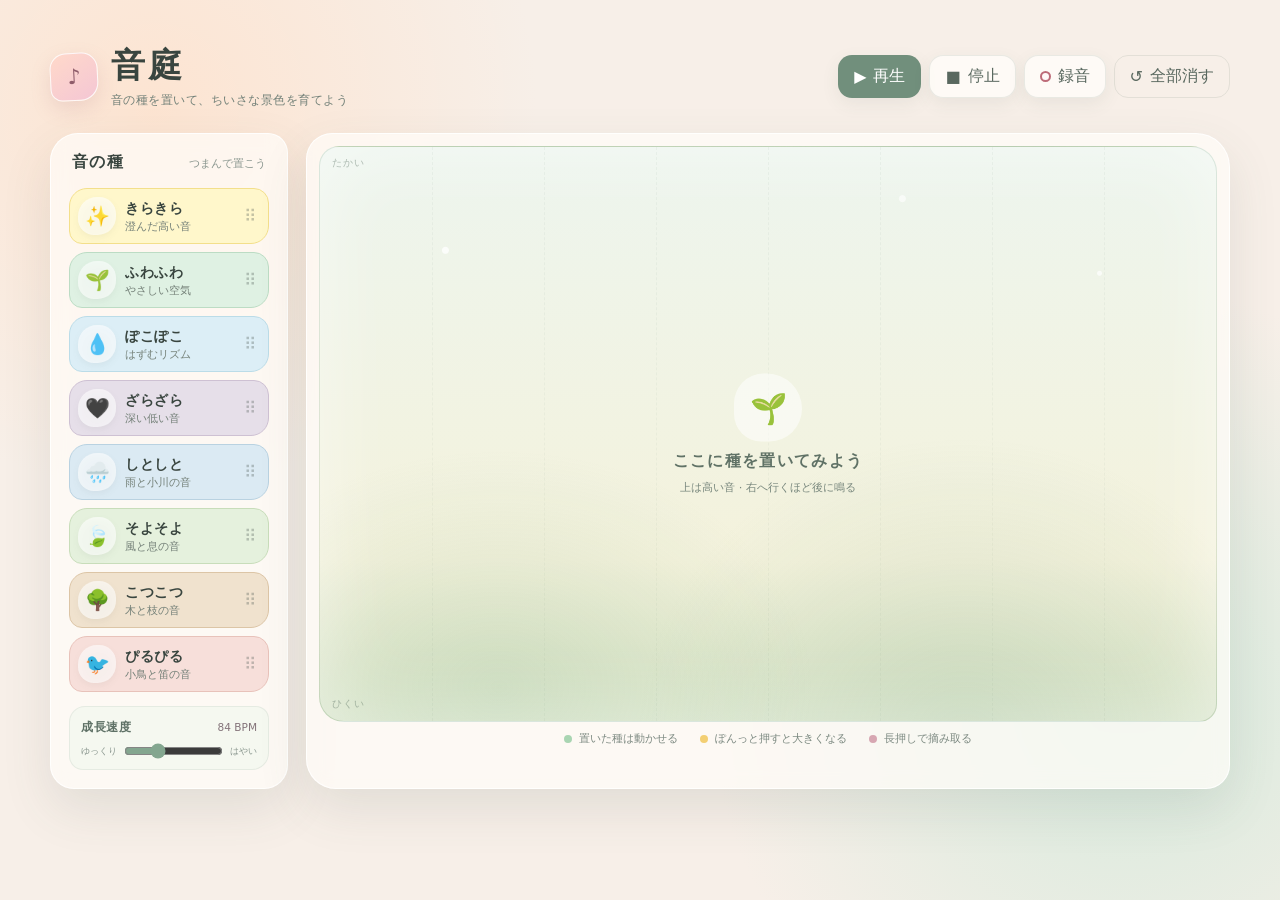
==== index.html @ 44f880dc "Add files via upload" ====
<!doctype html>
<html lang="ja">
  <head>
    <meta charset="UTF-8" />
    <meta name="viewport" content="width=device-width, initial-scale=1.0, viewport-fit=cover" />
    <meta name="theme-color" content="#f7efe8" />
    <meta name="mobile-web-app-capable" content="yes" />
    <meta name="apple-mobile-web-app-capable" content="yes" />
    <meta name="apple-mobile-web-app-status-bar-style" content="default" />
    <meta name="apple-mobile-web-app-title" content="音庭" />
    <title>音庭 — 音の種を育てよう</title>
    <meta name="description" content="音の種を置くだけで、小さな曲が育つ音楽の箱庭。" />
    <link rel="manifest" href="manifest.webmanifest" />
    <link rel="icon" href="icons/icon-192.png" />
    <link rel="apple-touch-icon" href="icons/icon-192.png" />
    <link rel="stylesheet" href="style.css" />
  </head>
  <body>
    <main class="app-shell">
      <header class="topbar">
        <div class="brand">
          <span class="brand-mark" aria-hidden="true">♪</span>
          <div>
            <h1>音庭</h1>
            <p>音の種を置いて、ちいさな景色を育てよう</p>
          </div>
        </div>

        <div class="transport" aria-label="再生操作">
          <button id="playButton" class="control primary" type="button" aria-pressed="false">
            <span aria-hidden="true">▶</span><span>再生</span>
          </button>
          <button id="stopButton" class="control" type="button">
            <span aria-hidden="true">■</span><span>停止</span>
          </button>
          <button id="recordButton" class="control record" type="button" aria-label="録音" aria-pressed="false">
            <span class="record-dot" aria-hidden="true"></span><span>録音</span>
          </button>
          <button id="clearButton" class="control ghost" type="button">
            <span aria-hidden="true">↺</span><span>全部消す</span>
          </button>
        </div>
      </header>

      <section class="workspace" aria-label="音庭の作曲エリア">
        <aside class="seed-tray" aria-label="音の種">
          <div class="tray-heading">
            <span>音の種</span>
            <small>つまんで置こう</small>
          </div>

          <div class="seed-list">
            <button class="seed-card sparkle" type="button" data-seed="sparkle" draggable="true" aria-label="きらきらの種。お庭へドラッグ">
              <span class="seed-icon">✨</span>
              <span class="seed-copy"><strong>きらきら</strong><small>澄んだ高い音</small></span>
              <span class="drag-grip" aria-hidden="true">⠿</span>
            </button>
            <button class="seed-card fluffy" type="button" data-seed="fluffy" draggable="true" aria-label="ふわふわの種。お庭へドラッグ">
              <span class="seed-icon">🌱</span>
              <span class="seed-copy"><strong>ふわふわ</strong><small>やさしい空気</small></span>
              <span class="drag-grip" aria-hidden="true">⠿</span>
            </button>
            <button class="seed-card bubbly" type="button" data-seed="bubbly" draggable="true" aria-label="ぽこぽこの種。お庭へドラッグ">
              <span class="seed-icon">💧</span>
              <span class="seed-copy"><strong>ぽこぽこ</strong><small>はずむリズム</small></span>
              <span class="drag-grip" aria-hidden="true">⠿</span>
            </button>
            <button class="seed-card grainy" type="button" data-seed="grainy" draggable="true" aria-label="ざらざらの種。お庭へドラッグ">
              <span class="seed-icon">🖤</span>
              <span class="seed-copy"><strong>ざらざら</strong><small>深い低い音</small></span>
              <span class="drag-grip" aria-hidden="true">⠿</span>
            </button>
            <button class="seed-card drizzle" type="button" data-seed="drizzle" draggable="true" aria-label="しとしとの種。お庭へドラッグ">
              <span class="seed-icon">🌧️</span>
              <span class="seed-copy"><strong>しとしと</strong><small>雨と小川の音</small></span>
              <span class="drag-grip" aria-hidden="true">⠿</span>
            </button>
            <button class="seed-card breeze" type="button" data-seed="breeze" draggable="true" aria-label="そよそよの種。お庭へドラッグ">
              <span class="seed-icon">🍃</span>
              <span class="seed-copy"><strong>そよそよ</strong><small>風と息の音</small></span>
              <span class="drag-grip" aria-hidden="true">⠿</span>
            </button>
            <button class="seed-card wood" type="button" data-seed="wood" draggable="true" aria-label="こつこつの種。お庭へドラッグ">
              <span class="seed-icon">🌳</span>
              <span class="seed-copy"><strong>こつこつ</strong><small>木と枝の音</small></span>
              <span class="drag-grip" aria-hidden="true">⠿</span>
            </button>
            <button class="seed-card bird" type="button" data-seed="bird" draggable="true" aria-label="ぴるぴるの種。お庭へドラッグ">
              <span class="seed-icon">🐦</span>
              <span class="seed-copy"><strong>ぴるぴる</strong><small>小鳥と笛の音</small></span>
              <span class="drag-grip" aria-hidden="true">⠿</span>
            </button>
          </div>

          <div class="tempo-control">
            <div class="tempo-heading">
              <label for="bpmSlider">成長速度</label>
              <output id="bpmValue" for="bpmSlider">84 BPM</output>
            </div>
            <div class="tempo-slider-row">
              <span aria-hidden="true">ゆっくり</span>
              <input id="bpmSlider" type="range" min="50" max="160" step="2" value="84" aria-valuetext="ふつう 84 BPM" />
              <span aria-hidden="true">はやい</span>
            </div>
          </div>
        </aside>

        <div class="garden-wrap">
          <div id="garden" class="garden" role="application" aria-label="音のお庭。上ほど高い音、右ほど遅いタイミングです">
            <div class="garden-sky" aria-hidden="true"></div>
            <div class="garden-grid" aria-hidden="true">
              <span></span><span></span><span></span><span></span><span></span><span></span><span></span><span></span>
            </div>
            <div id="playhead" class="playhead" aria-hidden="true"></div>
            <div id="emptyHint" class="empty-hint">
              <span class="hint-sprout" aria-hidden="true">🌱</span>
              <strong>ここに種を置いてみよう</strong>
              <span>上は高い音 · 右へ行くほど後に鳴る</span>
            </div>
            <div class="garden-label high" aria-hidden="true">たかい</div>
            <div class="garden-label low" aria-hidden="true">ひくい</div>
          </div>

          <div class="garden-note">
            <span><i class="move-dot" aria-hidden="true"></i>置いた種は動かせる</span>
            <span><i class="grow-dot" aria-hidden="true"></i>ぽんっと押すと大きくなる</span>
            <span><i class="pluck-dot" aria-hidden="true"></i>長押しで摘み取る</span>
          </div>

          <section id="recordingPanel" class="recording-panel" aria-label="録音した音庭" hidden>
            <div class="recording-copy">
              <span class="recording-icon" aria-hidden="true">♫</span>
              <div><strong>曲の種ができたよ</strong><small>マイクは使わず、音庭の音だけを録音しました</small></div>
            </div>
            <audio id="recordingAudio" controls preload="metadata"></audio>
            <div class="recording-actions">
              <a id="downloadRecording" class="recording-action primary" href="#" download>端末に保存</a>
              <button id="shareRecording" class="recording-action" type="button" hidden>共有</button>
              <button id="discardRecording" class="recording-action quiet" type="button">録音を消す</button>
            </div>
          </section>
        </div>
      </section>
    </main>

    <div id="toast" class="toast" role="status" aria-live="polite"></div>
    <script src="app.js"></script>
  </body>
</html>
---- style.css ----
:root {
  color-scheme: light;
  --ink: #39453f;
  --muted: #728078;
  --paper: #fffdf9;
  --cream: #f7efe8;
  --line: rgba(91, 108, 98, 0.14);
  --shadow: 0 20px 50px rgba(77, 91, 82, 0.12);
}

* { box-sizing: border-box; }

html, body { min-height: 100%; }

body {
  margin: 0;
  color: var(--ink);
  font-family: "Hiragino Maru Gothic ProN", "Yu Gothic", "Meiryo", system-ui, sans-serif;
  background:
    radial-gradient(circle at 12% 12%, rgba(255, 224, 201, 0.72), transparent 24rem),
    radial-gradient(circle at 88% 78%, rgba(202, 232, 216, 0.72), transparent 26rem),
    var(--cream);
  overflow-x: hidden;
}

button { font: inherit; }

.app-shell {
  width: min(1180px, calc(100% - 32px));
  min-height: 100vh;
  margin: 0 auto;
  padding: clamp(22px, 4vw, 44px) 0 30px;
}

.topbar {
  display: flex;
  align-items: center;
  justify-content: space-between;
  gap: 24px;
  margin-bottom: 24px;
}

.brand { display: flex; align-items: center; gap: 13px; }
.brand-mark {
  display: grid;
  width: 48px;
  height: 48px;
  place-items: center;
  border: 1px solid rgba(255,255,255,.85);
  border-radius: 16px 16px 18px 12px;
  background: linear-gradient(145deg, #ffd9ca, #f4c6d4);
  box-shadow: 0 8px 20px rgba(177, 115, 126, .18);
  color: #8e5c6a;
  font-size: 21px;
  transform: rotate(-3deg);
}

.brand h1 { margin: 0; font-size: clamp(1.55rem, 3vw, 2.1rem); letter-spacing: .1em; }
.brand p { margin: 3px 0 0; color: var(--muted); font-size: .78rem; letter-spacing: .04em; }

.transport { display: flex; align-items: center; gap: 8px; }
.control {
  display: inline-flex;
  min-height: 43px;
  align-items: center;
  justify-content: center;
  gap: 7px;
  padding: 0 15px;
  border: 1px solid rgba(82, 106, 92, .12);
  border-radius: 14px;
  background: rgba(255, 253, 249, .8);
  box-shadow: 0 6px 18px rgba(69, 84, 75, .08);
  color: #59685f;
  cursor: pointer;
  transition: transform .18s ease, box-shadow .18s ease, background .18s ease;
}
.control:hover { transform: translateY(-2px); box-shadow: 0 10px 22px rgba(69,84,75,.12); }
.control:active { transform: translateY(0) scale(.98); }
.control.primary { background: #718f7c; color: white; border-color: transparent; }
.control.primary[aria-pressed="true"] { background: #557563; }
.control.record .record-dot {
  width: 11px;
  height: 11px;
  flex: 0 0 auto;
  border: 2px solid #bd6b78;
  border-radius: 50%;
  background: #fff8f7;
}
.control.record[aria-pressed="true"] {
  border-color: transparent;
  background: #b96473;
  color: white;
  box-shadow: 0 7px 20px rgba(185,100,115,.28);
}
.control.record[aria-pressed="true"] .record-dot {
  border-color: white;
  background: white;
  animation: record-pulse 1.15s ease-in-out infinite;
}
.control.ghost { box-shadow: none; background: transparent; }
.control:focus-visible, .seed-card:focus-visible, .placed-seed:focus-visible, .recording-action:focus-visible { outline: 3px solid rgba(91, 160, 151, .35); outline-offset: 3px; }

.workspace {
  display: grid;
  grid-template-columns: 238px minmax(0, 1fr);
  gap: 18px;
  align-items: stretch;
}

.seed-tray, .garden-wrap {
  border: 1px solid rgba(255,255,255,.86);
  background: rgba(255,253,249,.72);
  box-shadow: var(--shadow);
  backdrop-filter: blur(10px);
}
.seed-tray { padding: 18px; border-radius: 28px 20px 24px 24px; }
.tray-heading { display: flex; justify-content: space-between; align-items: baseline; margin: 0 3px 15px; }
.tray-heading > span { font-weight: 700; letter-spacing: .08em; }
.tray-heading small { color: #8a968f; font-size: .67rem; }
.seed-list { display: grid; gap: 8px; }

.seed-card {
  --seed-bg: #fff;
  --seed-border: #ddd;
  display: grid;
  grid-template-columns: 38px 1fr 16px;
  min-height: 56px;
  align-items: center;
  gap: 9px;
  width: 100%;
  padding: 7px 8px;
  border: 1px solid var(--seed-border);
  border-radius: 18px 15px 18px 13px;
  background: var(--seed-bg);
  color: var(--ink);
  cursor: grab;
  text-align: left;
  touch-action: none;
  user-select: none;
  transition: transform .18s ease, filter .18s ease, box-shadow .18s ease;
}
.seed-card:hover { transform: translateX(3px) rotate(-.5deg); filter: saturate(1.05); box-shadow: 0 8px 18px rgba(70,84,76,.08); }
.seed-card:active, .seed-card.dragging { cursor: grabbing; transform: scale(.97); }
.seed-card.sparkle { --seed-bg: #fff7cb; --seed-border: #f3df8b; }
.seed-card.fluffy { --seed-bg: #dff1e3; --seed-border: #bcdcc4; }
.seed-card.bubbly { --seed-bg: #dceef6; --seed-border: #bbdce8; }
.seed-card.grainy { --seed-bg: #e6dfe9; --seed-border: #cec1d3; }
.seed-card.drizzle { --seed-bg: #dbeaf3; --seed-border: #b9d2e1; }
.seed-card.breeze { --seed-bg: #e5f1dd; --seed-border: #c8ddba; }
.seed-card.wood { --seed-bg: #f0e2ce; --seed-border: #dcc5a6; }
.seed-card.bird { --seed-bg: #f7dfda; --seed-border: #e8c2ba; }
.seed-icon {
  display: grid;
  width: 38px;
  height: 38px;
  place-items: center;
  border-radius: 50% 44% 48% 42%;
  background: rgba(255,255,255,.6);
  font-size: 20px;
  filter: drop-shadow(0 3px 3px rgba(66,74,69,.09));
}
.seed-copy { display: grid; gap: 2px; }
.seed-copy strong { font-size: .88rem; letter-spacing: .05em; }
.seed-copy small { color: #748078; font-size: .67rem; }
.drag-grip { color: rgba(80,92,85,.34); font-size: 17px; }
.tempo-control {
  margin-top: 14px;
  padding: 12px 11px 10px;
  border: 1px solid rgba(130,157,140,.14);
  border-radius: 16px 13px 17px 14px;
  background: rgba(241,247,237,.72);
}
.tempo-heading { display: flex; align-items: baseline; justify-content: space-between; gap: 8px; }
.tempo-heading label { color: #5f7166; font-size: .75rem; font-weight: 700; letter-spacing: .06em; }
.tempo-heading output { color: #84737a; font-size: .66rem; font-variant-numeric: tabular-nums; }
.tempo-slider-row { display: grid; grid-template-columns: auto minmax(0, 1fr) auto; align-items: center; gap: 7px; margin-top: 7px; }
.tempo-slider-row span { color: #8a968f; font-size: .56rem; }
.tempo-slider-row input {
  width: 100%;
  min-width: 0;
  margin: 0;
  accent-color: #83a68f;
  cursor: pointer;
}

.garden-wrap { padding: 12px 12px 9px; border-radius: 26px 34px 24px 30px; }
.garden {
  position: relative;
  min-height: min(64vh, 590px);
  overflow: hidden;
  border: 1px solid rgba(111,151,128,.16);
  border-radius: 20px 26px 18px 25px;
  background:
    radial-gradient(ellipse at 20% 94%, rgba(133,177,139,.22), transparent 31%),
    radial-gradient(ellipse at 72% 103%, rgba(114,158,125,.22), transparent 36%),
    linear-gradient(180deg, #edf5ee 0%, #f4f2dc 72%, #d9e5c8 100%);
  box-shadow: inset 0 0 80px rgba(255,255,255,.52);
  isolation: isolate;
  touch-action: none;
}
.garden-sky {
  position: absolute; inset: 0;
  background:
    radial-gradient(circle at 14% 18%, rgba(255,255,255,.78) 0 3px, transparent 4px),
    radial-gradient(circle at 87% 22%, rgba(255,255,255,.7) 0 2px, transparent 3px),
    radial-gradient(circle at 65% 9%, rgba(255,255,255,.62) 0 3px, transparent 4px);
  pointer-events: none;
  z-index: -1;
}
.garden-grid { position: absolute; inset: 0; display: grid; grid-template-columns: repeat(8, 1fr); pointer-events: none; opacity: .46; }
.garden-grid span { border-left: 1px dashed rgba(100,130,112,.13); }
.garden-grid span:first-child { border-left: 0; }
.playhead {
  position: absolute;
  top: 3%; bottom: 3%; left: 0;
  width: 12.5%;
  border-radius: 18px;
  background: linear-gradient(90deg, transparent, rgba(255,255,255,.45), transparent);
  opacity: 0;
  pointer-events: none;
  transition: transform var(--step-motion, .15s) linear, opacity .2s ease;
}
.garden.playing .playhead { opacity: 1; }
.empty-hint {
  position: absolute;
  top: 50%; left: 50%;
  display: grid;
  place-items: center;
  gap: 8px;
  width: min(84%, 370px);
  transform: translate(-50%, -50%);
  color: #78877d;
  text-align: center;
  pointer-events: none;
  transition: opacity .2s ease, transform .2s ease;
}
.empty-hint.hidden { opacity: 0; transform: translate(-50%, -46%) scale(.96); }
.hint-sprout { display: grid; width: 68px; height: 68px; place-items: center; border-radius: 46% 54% 50% 42%; background: rgba(255,255,255,.55); font-size: 30px; animation: breathe 2.7s ease-in-out infinite; }
.empty-hint strong { color: #607266; font-size: 1.02rem; letter-spacing: .08em; }
.empty-hint > span:last-child { font-size: .71rem; }
.garden-label { position: absolute; left: 12px; color: rgba(81,104,91,.42); font-size: .61rem; letter-spacing: .08em; pointer-events: none; }
.garden-label.high { top: 10px; }
.garden-label.low { bottom: 10px; }

.placed-seed {
  --size: 1;
  --glow: rgba(255,255,255,.65);
  position: absolute;
  display: grid;
  width: calc(47px * var(--size));
  height: calc(47px * var(--size));
  place-items: center;
  transform: translate(-50%, -50%);
  border: 2px solid rgba(255,255,255,.72);
  border-radius: 50% 44% 52% 43%;
  box-shadow: 0 8px 18px rgba(64,81,69,.17), 0 0 24px var(--glow);
  cursor: grab;
  user-select: none;
  -webkit-touch-callout: none;
  touch-action: none;
  font-size: calc(22px * var(--size));
  transition: width .2s ease, height .2s ease, font-size .2s ease, box-shadow .2s ease, filter .15s ease;
  z-index: 3;
}
.placed-seed:active, .placed-seed.moving { cursor: grabbing; filter: brightness(1.06); transition: none; }
.placed-seed.holding { animation: hold-wiggle .18s ease-in-out .32s infinite alternate; }
.placed-seed.removing { pointer-events: none; animation: seed-pluck .2s ease-in forwards; }
.placed-seed.sparkle { background: #f8dc74; --glow: rgba(255,225,116,.75); }
.placed-seed.fluffy { background: #a9d5b2; --glow: rgba(169,213,178,.75); }
.placed-seed.bubbly { background: #a7d4e5; --glow: rgba(167,212,229,.75); }
.placed-seed.grainy { background: #ad98b7; --glow: rgba(173,152,183,.7); }
.placed-seed.drizzle { background: #8fbfd5; --glow: rgba(143,191,213,.72); }
.placed-seed.breeze { background: #b4d59d; --glow: rgba(180,213,157,.72); }
.placed-seed.wood { background: #caa57a; --glow: rgba(202,165,122,.68); }
.placed-seed.bird { background: #e8aaa2; --glow: rgba(232,170,162,.7); }
.placed-seed.sounding { animation: sound-pop .34s ease-out; }
.garden.drag-over { outline: 4px solid rgba(116,163,135,.18); outline-offset: -8px; }
.garden.drag-over .empty-hint { transform: translate(-50%, -50%) scale(1.04); }

.garden-note { display: flex; justify-content: center; flex-wrap: wrap; gap: 10px 22px; padding: 9px 5px 0; color: #7c8981; font-size: .69rem; }
.garden-note span { display: inline-flex; align-items: center; gap: 7px; }
.garden-note i { width: 8px; height: 8px; border-radius: 50%; }
.move-dot { background: #a9d5b2; }
.grow-dot { background: #f3cf73; }
.pluck-dot { background: #d7a7b2; }
.recording-panel {
  display: grid;
  grid-template-columns: minmax(210px, .8fr) minmax(250px, 1fr) auto;
  align-items: center;
  gap: 12px 16px;
  margin: 10px 2px 2px;
  padding: 13px 14px;
  border: 1px solid rgba(188,121,132,.18);
  border-radius: 18px 14px 19px 15px;
  background: linear-gradient(135deg, rgba(255,247,242,.96), rgba(248,239,247,.9));
  box-shadow: 0 9px 24px rgba(90,73,78,.08);
}
.recording-panel[hidden] { display: none; }
.recording-copy { display: flex; min-width: 0; align-items: center; gap: 10px; }
.recording-copy > div { display: grid; gap: 2px; }
.recording-copy strong { font-size: .83rem; letter-spacing: .05em; }
.recording-copy small { color: #83777b; font-size: .62rem; line-height: 1.45; }
.recording-icon { display: grid; width: 38px; height: 38px; flex: 0 0 auto; place-items: center; border-radius: 50%; background: #efc4cc; color: #8c5661; }
.recording-panel audio { width: 100%; height: 38px; }
.recording-actions { display: flex; align-items: center; gap: 7px; }
.recording-action {
  display: inline-flex;
  min-height: 36px;
  align-items: center;
  justify-content: center;
  padding: 0 12px;
  border: 1px solid rgba(112,91,97,.13);
  border-radius: 12px;
  background: rgba(255,255,255,.72);
  color: #685c60;
  cursor: pointer;
  font: inherit;
  font-size: .69rem;
  text-decoration: none;
  white-space: nowrap;
}
.recording-action.primary { border-color: transparent; background: #9a6d78; color: white; }
.recording-action.quiet { border-color: transparent; background: transparent; color: #8d7f83; }
.toast {
  position: fixed;
  left: 50%; bottom: 20px;
  padding: 9px 15px;
  border-radius: 999px;
  background: rgba(57,69,63,.9);
  color: white;
  font-size: .76rem;
  opacity: 0;
  pointer-events: none;
  transform: translate(-50%, 10px);
  transition: opacity .2s ease, transform .2s ease;
  z-index: 20;
}
.toast.show { opacity: 1; transform: translate(-50%, 0); }

@keyframes breathe { 50% { transform: translateY(-5px) rotate(2deg); } }
@keyframes sound-pop { 0% { transform: translate(-50%, -50%) scale(1); } 45% { transform: translate(-50%, -50%) scale(1.17); } 100% { transform: translate(-50%, -50%) scale(1); } }
@keyframes hold-wiggle { from { transform: translate(-50%, -50%) rotate(-3deg); } to { transform: translate(-50%, -50%) rotate(3deg); } }
@keyframes seed-pluck { to { opacity: 0; transform: translate(-50%, -65%) scale(.35) rotate(10deg); } }
@keyframes record-pulse { 50% { opacity: .45; transform: scale(.78); } }

@media (max-width: 760px) {
  .app-shell { width: min(100% - 18px, 660px); padding-top: 14px; }
  .topbar { align-items: flex-start; margin-bottom: 14px; }
  .brand p { display: none; }
  .brand-mark { width: 40px; height: 40px; border-radius: 14px; }
  .transport { gap: 5px; }
  .control { min-width: 42px; min-height: 40px; padding: 0 11px; }
  .control span:last-child { display: none; }
  .control.ghost span:last-child { display: inline; }
  .workspace { grid-template-columns: 1fr; gap: 10px; }
  .seed-tray { padding: 11px; border-radius: 20px; }
  .tray-heading { margin-bottom: 9px; }
  .seed-list { grid-template-columns: repeat(4, minmax(0, 1fr)); gap: 7px; }
  .seed-card { display: flex; min-height: 78px; flex-direction: column; justify-content: center; gap: 4px; padding: 7px 3px; border-radius: 15px; text-align: center; }
  .seed-icon { width: 38px; height: 38px; font-size: 19px; }
  .seed-copy strong { font-size: .72rem; }
  .seed-copy small, .drag-grip { display: none; }
  .tempo-control { margin-top: 9px; padding: 9px 11px 8px; }
  .tempo-slider-row { margin-top: 5px; }
  .garden-wrap { padding: 8px 8px 7px; border-radius: 22px; }
  .garden { min-height: 57vh; border-radius: 16px 20px 16px 20px; }
  .garden-note { padding-top: 7px; gap: 7px 14px; font-size: .62rem; }
  .recording-panel { grid-template-columns: 1fr; gap: 9px; margin-top: 8px; padding: 12px; }
  .recording-actions { justify-content: flex-end; }
}

@media (max-width: 390px) {
  .brand { gap: 8px; }
  .brand h1 { font-size: 1.35rem; }
  .control.ghost span:last-child { display: none; }
  .garden { min-height: 55vh; }
}

@media (prefers-reduced-motion: reduce) {
  *, *::before, *::after { animation-duration: .01ms !important; animation-iteration-count: 1 !important; scroll-behavior: auto !important; }
}
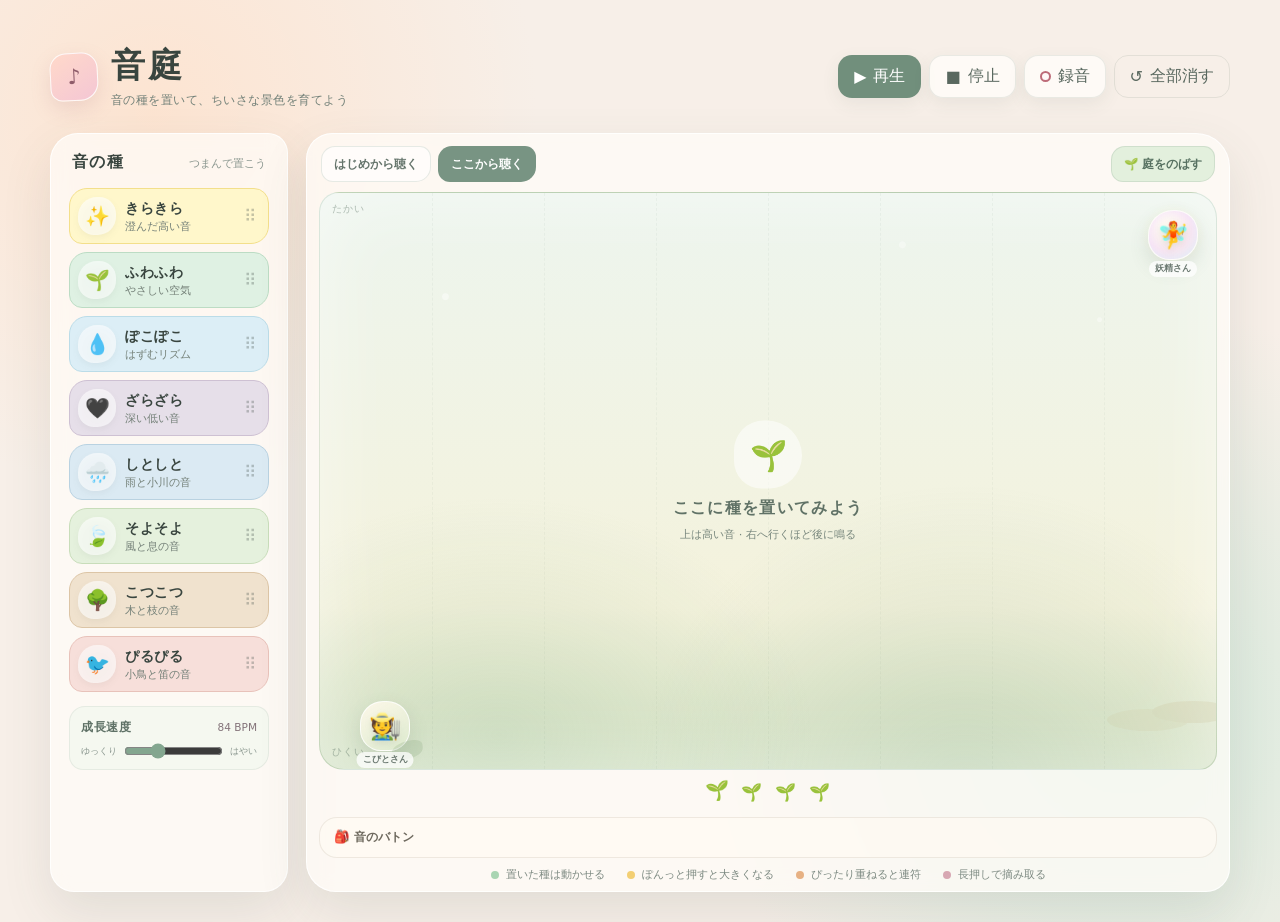
==== commit 4abea76b: "Replitの最新版（v18）に更新" ====
--- a/index.html
+++ b/index.html
@@ -106,24 +106,81 @@
         </aside>
 
         <div class="garden-wrap">
-          <div id="garden" class="garden" role="application" aria-label="音のお庭。上ほど高い音、右ほど遅いタイミングです">
-            <div class="garden-sky" aria-hidden="true"></div>
-            <div class="garden-grid" aria-hidden="true">
-              <span></span><span></span><span></span><span></span><span></span><span></span><span></span><span></span>
-            </div>
+          <div class="garden-toolbar" aria-label="お庭の移動と再生位置">
+            <div class="listen-from" role="group" aria-label="どこから聴くか">
+              <button id="listenFromStart" class="path-button" type="button">はじめから聴く</button>
+              <button id="listenFromHere" class="path-button active" type="button">ここから聴く</button>
+            </div>
+            <div class="garden-actions">
+              <button id="unlockSectionButton" class="path-button warm" type="button" hidden>この庭にも手を加える</button>
+              <button id="extendGardenButton" class="path-button grow" type="button"><span aria-hidden="true">🌱</span> 庭をのばす</button>
+            </div>
+          </div>
+
+          <div id="garden" class="garden" role="application" aria-label="横へ続く音のお庭。上ほど高い音、右ほど後に鳴ります">
+            <div id="gardenTrack" class="garden-track"></div>
             <div id="playhead" class="playhead" aria-hidden="true"></div>
-            <div id="emptyHint" class="empty-hint">
-              <span class="hint-sprout" aria-hidden="true">🌱</span>
-              <strong>ここに種を置いてみよう</strong>
-              <span>上は高い音 · 右へ行くほど後に鳴る</span>
-            </div>
-            <div class="garden-label high" aria-hidden="true">たかい</div>
-            <div class="garden-label low" aria-hidden="true">ひくい</div>
-          </div>
+            <div id="suggestionGlow" class="suggestion-glow" aria-hidden="true" hidden></div>
+
+            <button id="fairyButton" class="resident fairy" type="button" aria-label="妖精さんに相談する" aria-haspopup="dialog" aria-expanded="false">
+              <span class="resident-icon" aria-hidden="true">🧚</span>
+              <span class="resident-caption">妖精さん</span>
+            </button>
+            <button id="gnomeButton" class="resident gnome" type="button" aria-label="こびとさんに相談する" aria-haspopup="dialog" aria-expanded="false">
+              <span class="resident-icon" aria-hidden="true">🧑‍🌾</span>
+              <span class="resident-caption">こびとさん</span>
+            </button>
+
+            <section id="residentBubble" class="resident-bubble" role="dialog" aria-labelledby="residentBubbleName" aria-describedby="residentBubbleMessage" hidden>
+              <div class="resident-bubble-heading">
+                <span id="residentBubbleIcon" class="bubble-icon" aria-hidden="true">🧚</span>
+                <strong id="residentBubbleName">妖精さん</strong>
+              </div>
+              <p id="residentBubbleMessage"></p>
+              <div id="residentActions" class="resident-actions"></div>
+            </section>
+
+          </div>
+
+          <div id="seedBasket" class="seed-basket" aria-hidden="true">
+            <div id="seedPendingBar" class="seed-pending-bar" hidden>
+              <button id="seedPendingDisplay" class="seed-pending-display" type="button" aria-label="種を変える"></button>
+              <button id="seedPendingCancel" class="seed-pending-cancel" type="button" aria-label="種まきをやめる">×</button>
+            </div>
+            <button id="seedBasketBtn" class="seed-basket-btn" type="button" aria-label="種かごを開く" aria-expanded="false">
+              <span aria-hidden="true">🌱</span><span>種かご</span>
+            </button>
+            <div id="seedBasketPanel" class="seed-basket-panel" hidden role="group" aria-label="音の種を選ぼう">
+              <button class="basket-panel-seed sparkle" type="button" data-seed="sparkle" aria-label="きらきら"><span class="bp-icon">✨</span><span class="bp-label">きらきら</span></button>
+              <button class="basket-panel-seed fluffy"  type="button" data-seed="fluffy"  aria-label="ふわふわ"><span class="bp-icon">🌱</span><span class="bp-label">ふわふわ</span></button>
+              <button class="basket-panel-seed bubbly"  type="button" data-seed="bubbly"  aria-label="ぽこぽこ"><span class="bp-icon">💧</span><span class="bp-label">ぽこぽこ</span></button>
+              <button class="basket-panel-seed grainy"  type="button" data-seed="grainy"  aria-label="ざらざら"><span class="bp-icon">🖤</span><span class="bp-label">ざらざら</span></button>
+              <button class="basket-panel-seed drizzle" type="button" data-seed="drizzle" aria-label="しとしと"><span class="bp-icon">🌧️</span><span class="bp-label">しとしと</span></button>
+              <button class="basket-panel-seed breeze"  type="button" data-seed="breeze"  aria-label="そよそよ"><span class="bp-icon">🍃</span><span class="bp-label">そよそよ</span></button>
+              <button class="basket-panel-seed wood"    type="button" data-seed="wood"    aria-label="こつこつ"><span class="bp-icon">🌳</span><span class="bp-label">こつこつ</span></button>
+              <button class="basket-panel-seed bird"    type="button" data-seed="bird"    aria-label="ぴるぴる"><span class="bp-icon">🐦</span><span class="bp-label">ぴるぴる</span></button>
+            </div>
+          </div>
+
+          <nav id="gardenMap" class="garden-map" aria-label="お庭の現在位置"></nav>
+
+          <details class="relay-panel">
+            <summary><span aria-hidden="true">🎒</span> 音のバトン</summary>
+            <div class="relay-content">
+              <label class="gardener-name">庭師さんの名前 <input id="gardenerName" maxlength="30" placeholder="書かなくても大丈夫" autocomplete="nickname" /></label>
+              <div class="relay-actions">
+                <button id="passBatonButton" class="relay-button primary" type="button">音のバトンを渡す</button>
+                <label class="relay-button file-button">続きを育てる<input id="receiveBatonInput" type="file" accept="application/json,.json" /></label>
+              </div>
+              <p class="relay-help">受け取ったお庭は大切に残り、最後に新しい区画がひらきます。名前以外の個人情報は入りません。</p>
+              <details class="relay-history"><summary>リレーの記録を見る</summary><ol id="relayHistoryList"></ol></details>
+            </div>
+          </details>
 
           <div class="garden-note">
             <span><i class="move-dot" aria-hidden="true"></i>置いた種は動かせる</span>
             <span><i class="grow-dot" aria-hidden="true"></i>ぽんっと押すと大きくなる</span>
+            <span><i class="tuplet-dot" aria-hidden="true"></i>ぴったり重ねると連符</span>
             <span><i class="pluck-dot" aria-hidden="true"></i>長押しで摘み取る</span>
           </div>
 
@@ -143,6 +200,11 @@
       </section>
     </main>
 
+    <div id="batonScene" class="baton-scene" role="status" aria-live="polite" hidden>
+      <button id="skipBatonScene" type="button">スキップ</button>
+      <div class="baton-bag" aria-hidden="true">🎒<span>✨</span></div>
+      <strong id="batonSceneMessage">音の種を大切に包んでいるよ…</strong>
+    </div>
     <div id="toast" class="toast" role="status" aria-live="polite"></div>
     <script src="app.js"></script>
   </body>
--- a/style.css
+++ b/style.css
@@ -183,11 +183,19 @@
   cursor: pointer;
 }
 
-.garden-wrap { padding: 12px 12px 9px; border-radius: 26px 34px 24px 30px; }
+.garden-wrap { min-width: 0; padding: 12px 12px 9px; border-radius: 26px 34px 24px 30px; }
+.garden-toolbar { display: flex; align-items: center; justify-content: space-between; gap: 10px; padding: 0 2px 10px; }
+.listen-from, .garden-actions { display: flex; flex-wrap: wrap; gap: 7px; }
+.path-button { min-height: 36px; padding: 0 12px; border: 1px solid rgba(102,128,111,.16); border-radius: 14px 11px 15px 12px; background: rgba(255,255,255,.65); color: #65746b; cursor: pointer; font-size: .72rem; font-weight: 700; }
+.path-button.active { border-color: transparent; background: #789483; color: white; }
+.path-button.grow { background: #e3f0dd; color: #567060; }
+.path-button.warm { background: #fff1d7; color: #80684a; }
+.path-button:disabled { cursor: default; opacity: .42; }
 .garden {
   position: relative;
   min-height: min(64vh, 590px);
-  overflow: hidden;
+  overflow-x: auto;
+  overflow-y: hidden;
   border: 1px solid rgba(111,151,128,.16);
   border-radius: 20px 26px 18px 25px;
   background:
@@ -196,8 +204,17 @@
     linear-gradient(180deg, #edf5ee 0%, #f4f2dc 72%, #d9e5c8 100%);
   box-shadow: inset 0 0 80px rgba(255,255,255,.52);
   isolation: isolate;
-  touch-action: none;
-}
+  scroll-snap-type: x mandatory;
+  scroll-behavior: smooth;
+  overscroll-behavior-x: contain;
+  scrollbar-width: none;
+  touch-action: pan-x;
+}
+.garden::-webkit-scrollbar { display: none; }
+.garden-track { display: flex; min-height: inherit; }
+.garden-section { position: relative; flex: 0 0 100%; min-height: inherit; overflow: hidden; scroll-snap-align: start; scroll-snap-stop: always; touch-action: pan-x; }
+.garden-section::after { content: ""; position: absolute; right: -18px; bottom: 8%; width: 82px; height: 22px; border-radius: 50%; background: rgba(196,176,132,.18); box-shadow: -45px 8px 0 rgba(196,176,132,.12); pointer-events: none; }
+.garden-section.locked::before { content: "前の庭師さんの音"; position: absolute; top: 12px; right: 12px; z-index: 4; padding: 6px 9px; border-radius: 999px; background: rgba(255,253,249,.78); color: #7b827d; font-size: .62rem; letter-spacing: .04em; pointer-events: none; }
 .garden-sky {
   position: absolute; inset: 0;
   background:
@@ -241,6 +258,126 @@
 .garden-label { position: absolute; left: 12px; color: rgba(81,104,91,.42); font-size: .61rem; letter-spacing: .08em; pointer-events: none; }
 .garden-label.high { top: 10px; }
 .garden-label.low { bottom: 10px; }
+
+.resident {
+  position: absolute;
+  display: grid;
+  width: 50px;
+  height: 50px;
+  place-items: center;
+  padding: 0;
+  border: 1px solid rgba(255,255,255,.82);
+  border-radius: 50% 45% 48% 43%;
+  background: rgba(255,255,255,.67);
+  box-shadow: 0 8px 20px rgba(73,91,80,.14);
+  cursor: pointer;
+  touch-action: manipulation;
+  z-index: 6;
+}
+.resident:focus-visible, .resident-action:focus-visible { outline: 3px solid rgba(91,160,151,.4); outline-offset: 3px; }
+.resident-icon { font-size: 26px; filter: drop-shadow(0 3px 3px rgba(77,87,80,.12)); }
+.resident-caption {
+  position: absolute;
+  top: calc(100% + 2px);
+  left: 50%;
+  padding: 2px 6px;
+  border-radius: 999px;
+  background: rgba(255,255,255,.76);
+  color: #68766e;
+  font-size: .54rem;
+  font-weight: 700;
+  white-space: nowrap;
+  transform: translateX(-50%);
+}
+.resident.fairy {
+  top: 17px;
+  right: 18px;
+  background: radial-gradient(circle at 40% 35%, #fff, rgba(246,222,255,.84) 54%, rgba(213,238,255,.76));
+  animation: fairy-float 2.8s ease-in-out infinite;
+}
+.resident.fairy::before {
+  content: "";
+  position: absolute;
+  inset: -10px;
+  border-radius: 50%;
+  background: radial-gradient(circle, rgba(255,247,185,.34), transparent 68%);
+  z-index: -1;
+}
+.resident.gnome {
+  bottom: 18px;
+  left: 40px;
+  border-radius: 46% 46% 42% 42%;
+  background: linear-gradient(150deg, rgba(255,249,235,.93), rgba(222,235,207,.86));
+  animation: gnome-walk 3.8s ease-in-out infinite;
+}
+.resident.gnome::before {
+  content: "";
+  position: absolute;
+  right: -14px;
+  bottom: -9px;
+  width: 32px;
+  height: 18px;
+  border-radius: 70% 30% 60% 40%;
+  background: rgba(119,157,112,.2);
+  transform: rotate(-8deg);
+  z-index: -1;
+}
+.resident.working { animation: resident-work .42s ease-in-out infinite alternate; }
+.suggestion-glow {
+  position: absolute;
+  width: 58px;
+  height: 58px;
+  border: 2px dashed rgba(238,193,95,.72);
+  border-radius: 50%;
+  background: radial-gradient(circle, rgba(255,247,185,.78), rgba(255,255,255,.16) 55%, transparent 70%);
+  box-shadow: 0 0 28px rgba(247,218,126,.62);
+  pointer-events: none;
+  transform: translate(-50%, -50%);
+  animation: suggestion-pulse 1.15s ease-in-out infinite;
+  z-index: 2;
+}
+.suggestion-glow[hidden] { display: none; }
+.resident-bubble {
+  position: absolute;
+  left: 50%;
+  bottom: 74px;
+  display: grid;
+  width: min(88%, 390px);
+  gap: 9px;
+  padding: 14px 15px 13px;
+  border: 1px solid rgba(255,255,255,.94);
+  border-radius: 22px 18px 23px 17px;
+  background: rgba(255,253,249,.95);
+  box-shadow: 0 18px 40px rgba(61,78,68,.2);
+  transform: translateX(-50%);
+  backdrop-filter: blur(10px);
+  z-index: 9;
+}
+.resident-bubble[hidden] { display: none; }
+.resident-bubble[data-resident="fairy"] { background: linear-gradient(145deg, rgba(255,253,244,.97), rgba(249,238,255,.96)); }
+.resident-bubble[data-resident="gnome"] { background: linear-gradient(145deg, rgba(255,252,240,.97), rgba(234,244,226,.96)); }
+.resident-bubble-heading { display: flex; align-items: center; gap: 8px; color: #59685f; }
+.resident-bubble-heading strong { font-size: .82rem; letter-spacing: .06em; }
+.bubble-icon { display: grid; width: 30px; height: 30px; place-items: center; border-radius: 50%; background: rgba(255,255,255,.72); font-size: 18px; }
+.resident-bubble p { margin: 0; color: #59675f; font-size: .82rem; line-height: 1.65; }
+.resident-actions { display: flex; flex-wrap: wrap; gap: 7px; }
+.resident-action {
+  min-height: 35px;
+  padding: 0 11px;
+  border: 1px solid rgba(101,121,109,.14);
+  border-radius: 12px;
+  background: rgba(255,255,255,.73);
+  color: #617168;
+  cursor: pointer;
+  font: inherit;
+  font-size: .68rem;
+  font-weight: 700;
+}
+.resident-action.primary { border-color: transparent; background: #809c89; color: white; }
+.resident-bubble[data-resident="fairy"] .resident-action.primary { background: #a983ac; }
+.resident-action.quiet { border-color: transparent; background: transparent; color: #829087; }
+.resident-action:disabled { cursor: default; opacity: .38; }
+.placed-seed.resident-adjusted { animation: resident-adjust .55s ease-out; }
 
 .placed-seed {
   --size: 1;
@@ -273,15 +410,64 @@
 .placed-seed.breeze { background: #b4d59d; --glow: rgba(180,213,157,.72); }
 .placed-seed.wood { background: #caa57a; --glow: rgba(202,165,122,.68); }
 .placed-seed.bird { background: #e8aaa2; --glow: rgba(232,170,162,.7); }
+.placed-seed.tuplet {
+  border-color: rgba(255,249,207,.98);
+  box-shadow: 0 8px 18px rgba(64,81,69,.17), 0 0 0 4px rgba(238,188,118,.23), 0 0 28px var(--glow);
+}
+.placed-seed.tuplet::after {
+  content: "♬";
+  position: absolute;
+  top: -11px;
+  right: -9px;
+  display: grid;
+  width: 20px;
+  height: 20px;
+  place-items: center;
+  border-radius: 50%;
+  background: #fff9dc;
+  box-shadow: 0 3px 8px rgba(91,78,58,.16);
+  color: #a77858;
+  font-size: 11px;
+  pointer-events: none;
+}
 .placed-seed.sounding { animation: sound-pop .34s ease-out; }
-.garden.drag-over { outline: 4px solid rgba(116,163,135,.18); outline-offset: -8px; }
-.garden.drag-over .empty-hint { transform: translate(-50%, -50%) scale(1.04); }
+.garden-section.drag-over { outline: 4px solid rgba(116,163,135,.18); outline-offset: -8px; }
+.garden-section.drag-over .empty-hint { transform: translate(-50%, -50%) scale(1.04); }
+
+.garden-map { display: flex; justify-content: center; gap: 8px; padding: 10px 4px 2px; }
+.garden-map button { position: relative; width: 26px; height: 25px; padding: 0; border: 0; background: transparent; color: #a3b29e; cursor: pointer; font-size: 17px; line-height: 1; transition: transform .18s ease, color .18s ease; }
+.garden-map button::after { content: attr(data-author-mark); position: absolute; right: -3px; bottom: -2px; color: #8b948e; font-size: .5rem; }
+.garden-map button.active { color: #5d8b70; transform: translateY(-2px) scale(1.14); }
+.garden-map button.playing { filter: drop-shadow(0 0 6px rgba(255,210,103,.85)); }
+
+.relay-panel { margin-top: 10px; border: 1px solid rgba(132,113,92,.13); border-radius: 18px; background: rgba(255,250,242,.62); }
+.relay-panel > summary { padding: 11px 14px; color: #6e695e; cursor: pointer; font-size: .78rem; font-weight: 700; list-style: none; }
+.relay-panel > summary::-webkit-details-marker { display: none; }
+.relay-content { display: grid; gap: 10px; padding: 0 14px 14px; }
+.gardener-name { display: grid; gap: 5px; color: #7a756b; font-size: .68rem; }
+.gardener-name input { min-height: 38px; padding: 0 11px; border: 1px solid rgba(110,124,114,.16); border-radius: 12px; background: rgba(255,255,255,.78); color: var(--ink); font: inherit; }
+.relay-actions { display: flex; flex-wrap: wrap; gap: 8px; }
+.relay-button { display: inline-flex; min-height: 40px; align-items: center; justify-content: center; padding: 0 13px; border: 1px solid rgba(106,127,113,.16); border-radius: 14px; background: #fff; color: #66766c; cursor: pointer; font: inherit; font-size: .75rem; font-weight: 700; }
+.relay-button.primary { border-color: transparent; background: #879f8e; color: white; }
+.file-button input { position: absolute; width: 1px; height: 1px; opacity: 0; pointer-events: none; }
+.relay-help { margin: 0; color: #8a8d87; font-size: .65rem; line-height: 1.65; }
+.relay-history summary { color: #7b817c; cursor: pointer; font-size: .69rem; }
+.relay-history ol { margin: 8px 0 0; padding-left: 20px; color: #777f79; font-size: .68rem; line-height: 1.8; }
+
+.baton-scene { position: fixed; inset: 0; z-index: 300; display: grid; place-content: center; justify-items: center; gap: 18px; background: rgba(245,240,230,.91); backdrop-filter: blur(10px); color: #56675d; }
+.baton-scene[hidden] { display: none; }
+.baton-scene > button { position: absolute; top: max(18px, env(safe-area-inset-top)); right: 18px; border: 0; background: transparent; color: #6f7b74; cursor: pointer; }
+.baton-bag { position: relative; font-size: 74px; animation: baton-pack 1.2s ease-in-out infinite; }
+.baton-bag span { position: absolute; top: -14px; right: -18px; font-size: 30px; }
+.baton-scene strong { font-size: .9rem; letter-spacing: .06em; }
+.garden.light-effects .garden-sky { opacity: .55; }
 
 .garden-note { display: flex; justify-content: center; flex-wrap: wrap; gap: 10px 22px; padding: 9px 5px 0; color: #7c8981; font-size: .69rem; }
 .garden-note span { display: inline-flex; align-items: center; gap: 7px; }
 .garden-note i { width: 8px; height: 8px; border-radius: 50%; }
 .move-dot { background: #a9d5b2; }
 .grow-dot { background: #f3cf73; }
+.tuplet-dot { background: #e7b183; }
 .pluck-dot { background: #d7a7b2; }
 .recording-panel {
   display: grid;
@@ -342,6 +528,150 @@
 @keyframes hold-wiggle { from { transform: translate(-50%, -50%) rotate(-3deg); } to { transform: translate(-50%, -50%) rotate(3deg); } }
 @keyframes seed-pluck { to { opacity: 0; transform: translate(-50%, -65%) scale(.35) rotate(10deg); } }
 @keyframes record-pulse { 50% { opacity: .45; transform: scale(.78); } }
+@keyframes fairy-float { 50% { transform: translateY(-6px) rotate(2deg); } }
+@keyframes gnome-walk { 0%, 100% { transform: translateX(-2px) rotate(-1deg); } 50% { transform: translateX(5px) rotate(1deg); } }
+@keyframes resident-work { from { transform: translateY(0) rotate(-4deg) scale(1); } to { transform: translateY(-4px) rotate(4deg) scale(1.06); } }
+@keyframes suggestion-pulse { 50% { opacity: .58; transform: translate(-50%, -50%) scale(1.14); } }
+@keyframes resident-adjust { 45% { transform: translate(-50%, -50%) scale(1.16) rotate(4deg); box-shadow: 0 0 34px rgba(255,234,143,.9); } }
+@keyframes baton-pack { 50% { transform: translateY(-7px) rotate(3deg) scale(1.04); } }
+
+/* ── Seed basket (portrait mobile only) ── */
+.seed-basket { display: none; }
+
+@media (max-width: 760px) and (orientation: portrait) {
+  .seed-basket {
+    position: fixed;
+    right: max(12px, env(safe-area-inset-right));
+    bottom: max(12px, env(safe-area-inset-bottom));
+    z-index: 60;
+    display: block;
+    opacity: 0;
+    pointer-events: none;
+    transform: translateY(10px) scale(.96);
+    transition: opacity .18s ease, transform .18s ease;
+  }
+  .seed-basket.is-visible {
+    opacity: 1;
+    pointer-events: auto;
+    transform: translateY(0) scale(1);
+  }
+  .seed-basket-btn {
+    display: inline-flex;
+    align-items: center;
+    gap: 5px;
+    min-width: 52px;
+    height: 48px;
+    padding: 0 15px;
+    border: 1px solid rgba(255,255,255,.82);
+    border-radius: 999px;
+    background: rgba(255,253,249,.90);
+    box-shadow: 0 5px 16px rgba(69,84,75,.18);
+    color: #506860;
+    cursor: pointer;
+    font: inherit;
+    font-size: .72rem;
+    font-weight: 700;
+    letter-spacing: .04em;
+    white-space: nowrap;
+    backdrop-filter: blur(8px);
+    -webkit-backdrop-filter: blur(8px);
+    touch-action: manipulation;
+  }
+  .seed-basket-btn[hidden] { display: none; }
+  .seed-basket-panel {
+    position: absolute;
+    right: 0;
+    bottom: calc(100% + 8px);
+    display: grid;
+    grid-template-columns: repeat(4, 1fr);
+    gap: 6px;
+    width: min(260px, calc(100vw - 24px));
+    padding: 10px;
+    border: 1px solid rgba(255,255,255,.92);
+    border-radius: 18px;
+    background: rgba(255,253,249,.97);
+    box-shadow: 0 10px 30px rgba(69,84,75,.20);
+    backdrop-filter: blur(14px);
+    -webkit-backdrop-filter: blur(14px);
+  }
+  .seed-basket-panel[hidden] { display: none; }
+  .basket-panel-seed {
+    --seed-bg: #fff;
+    --seed-border: #ddd;
+    display: flex;
+    flex-direction: column;
+    align-items: center;
+    justify-content: center;
+    gap: 2px;
+    width: 100%;
+    min-width: 0;
+    height: 58px;
+    padding: 5px 3px;
+    border: 1.5px solid var(--seed-border);
+    border-radius: 13px;
+    background: var(--seed-bg);
+    color: var(--ink);
+    cursor: pointer;
+    font: inherit;
+    touch-action: manipulation;
+    transition: transform .11s ease;
+  }
+  .basket-panel-seed:active { transform: scale(.92); }
+  .basket-panel-seed.selected { box-shadow: 0 0 0 2.5px #5b9c91; }
+  .basket-panel-seed .bp-icon { font-size: 22px; line-height: 1; }
+  .basket-panel-seed .bp-label { font-size: .52rem; font-weight: 700; letter-spacing: .02em; }
+  .basket-panel-seed.sparkle { --seed-bg: #fff7cb; --seed-border: #f3df8b; }
+  .basket-panel-seed.fluffy  { --seed-bg: #dff1e3; --seed-border: #bcdcc4; }
+  .basket-panel-seed.bubbly  { --seed-bg: #dceef6; --seed-border: #bbdce8; }
+  .basket-panel-seed.grainy  { --seed-bg: #e6dfe9; --seed-border: #cec1d3; }
+  .basket-panel-seed.drizzle { --seed-bg: #dbeaf3; --seed-border: #b9d2e1; }
+  .basket-panel-seed.breeze  { --seed-bg: #e5f1dd; --seed-border: #c8ddba; }
+  .basket-panel-seed.wood    { --seed-bg: #f0e2ce; --seed-border: #dcc5a6; }
+  .basket-panel-seed.bird    { --seed-bg: #f7dfda; --seed-border: #e8c2ba; }
+  .seed-pending-bar {
+    display: inline-flex;
+    align-items: center;
+    gap: 6px;
+    min-height: 48px;
+    padding: 0 8px 0 12px;
+    border: 1px solid rgba(255,255,255,.82);
+    border-radius: 999px;
+    background: rgba(255,253,249,.92);
+    box-shadow: 0 5px 16px rgba(69,84,75,.18);
+    backdrop-filter: blur(8px);
+    -webkit-backdrop-filter: blur(8px);
+    white-space: nowrap;
+  }
+  .seed-pending-bar[hidden] { display: none; }
+  .seed-pending-display {
+    min-height: 34px;
+    padding: 0;
+    border: 0;
+    background: transparent;
+    color: #4a5e53;
+    cursor: pointer;
+    font: inherit;
+    font-size: .75rem;
+    font-weight: 700;
+    touch-action: manipulation;
+  }
+  .seed-pending-cancel {
+    display: grid;
+    width: 32px;
+    height: 32px;
+    place-items: center;
+    padding: 0;
+    border: 1px solid rgba(100,120,108,.18);
+    border-radius: 50%;
+    background: rgba(255,255,255,.72);
+    color: #6a7870;
+    cursor: pointer;
+    font: inherit;
+    font-size: .75rem;
+    font-weight: 700;
+    touch-action: manipulation;
+  }
+}
 
 @media (max-width: 760px) {
   .app-shell { width: min(100% - 18px, 660px); padding-top: 14px; }
@@ -363,7 +693,16 @@
   .tempo-control { margin-top: 9px; padding: 9px 11px 8px; }
   .tempo-slider-row { margin-top: 5px; }
   .garden-wrap { padding: 8px 8px 7px; border-radius: 22px; }
+  .garden-toolbar { align-items: stretch; }
+  .listen-from, .garden-actions { flex: 1 1 auto; }
+  .path-button { flex: 1 1 auto; min-height: 42px; }
   .garden { min-height: 57vh; border-radius: 16px 20px 16px 20px; }
+  .resident { width: 45px; height: 45px; }
+  .resident-icon { font-size: 23px; }
+  .resident.fairy { top: 12px; right: 12px; }
+  .resident.gnome { bottom: 14px; left: 20px; }
+  .resident-bubble { bottom: 68px; width: min(94%, 370px); padding: 12px; }
+  .resident-action { flex: 1 1 auto; }
   .garden-note { padding-top: 7px; gap: 7px 14px; font-size: .62rem; }
   .recording-panel { grid-template-columns: 1fr; gap: 9px; margin-top: 8px; padding: 12px; }
   .recording-actions { justify-content: flex-end; }
